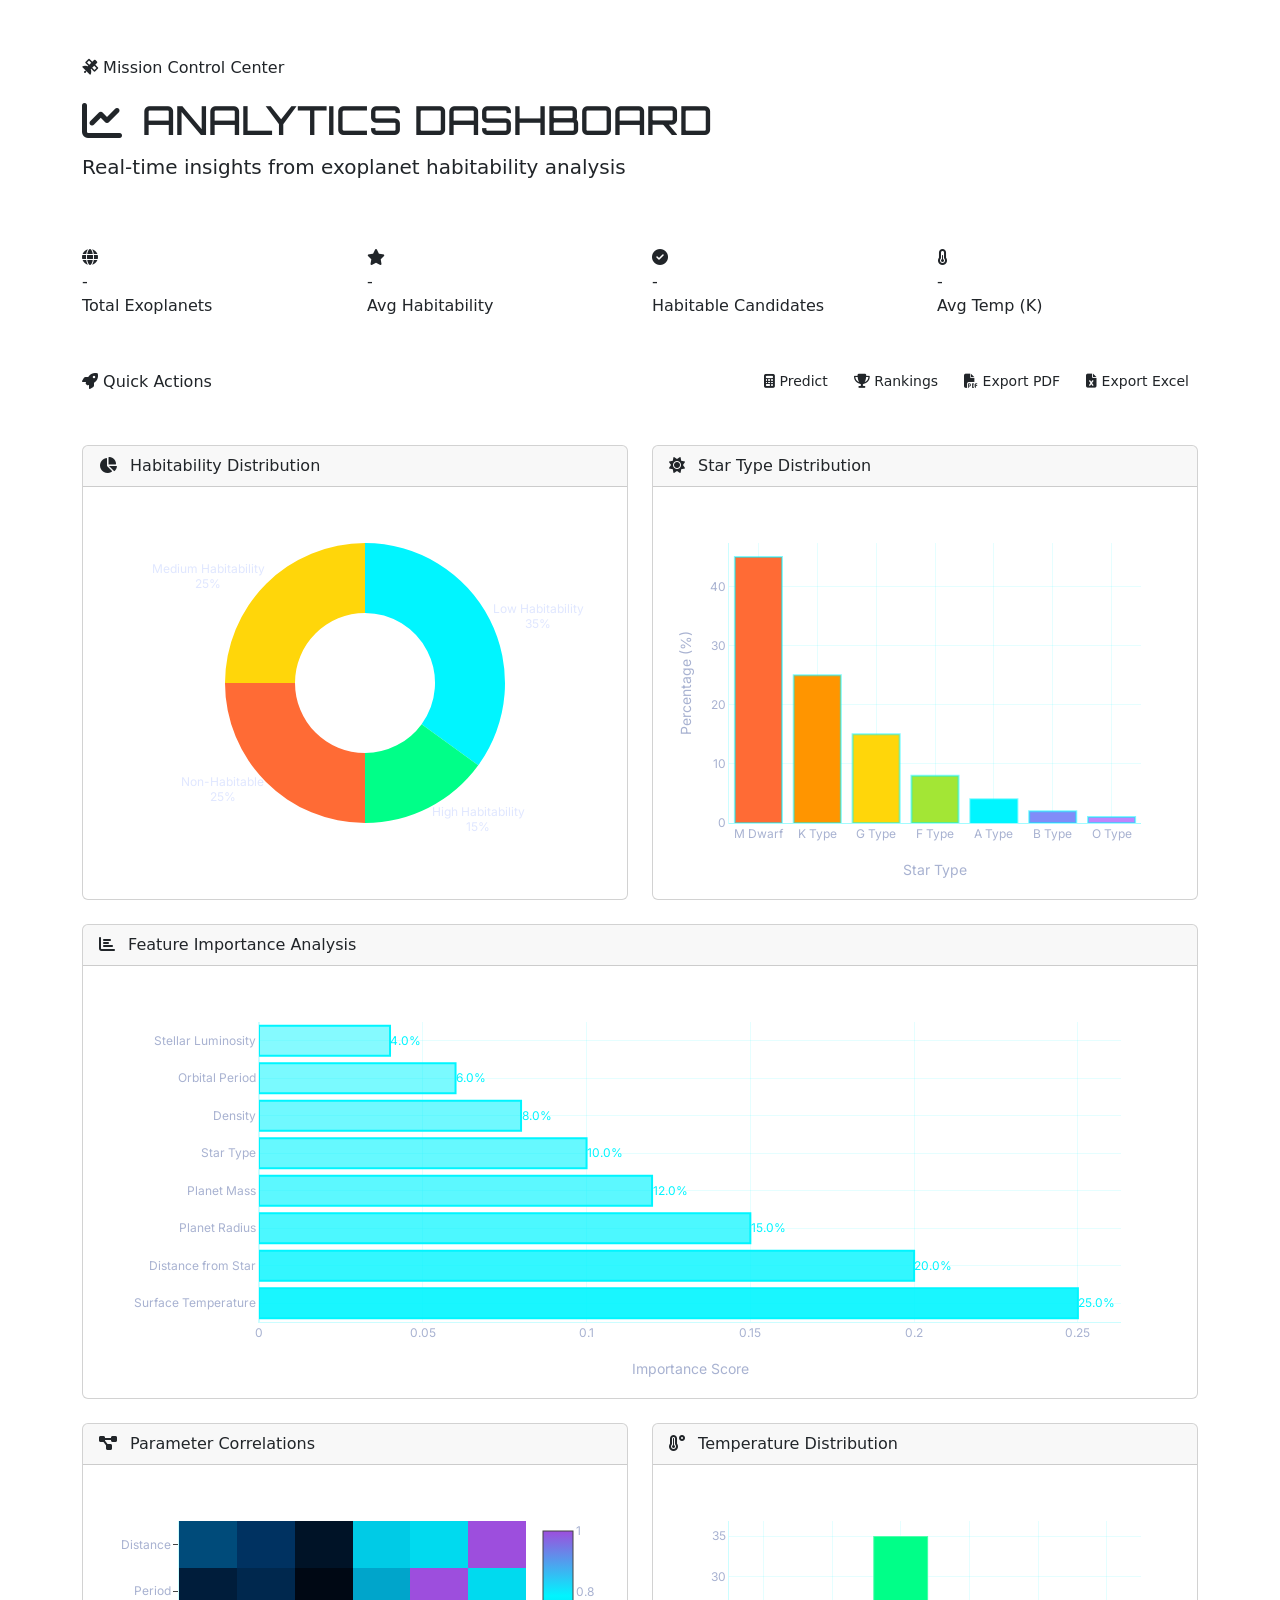
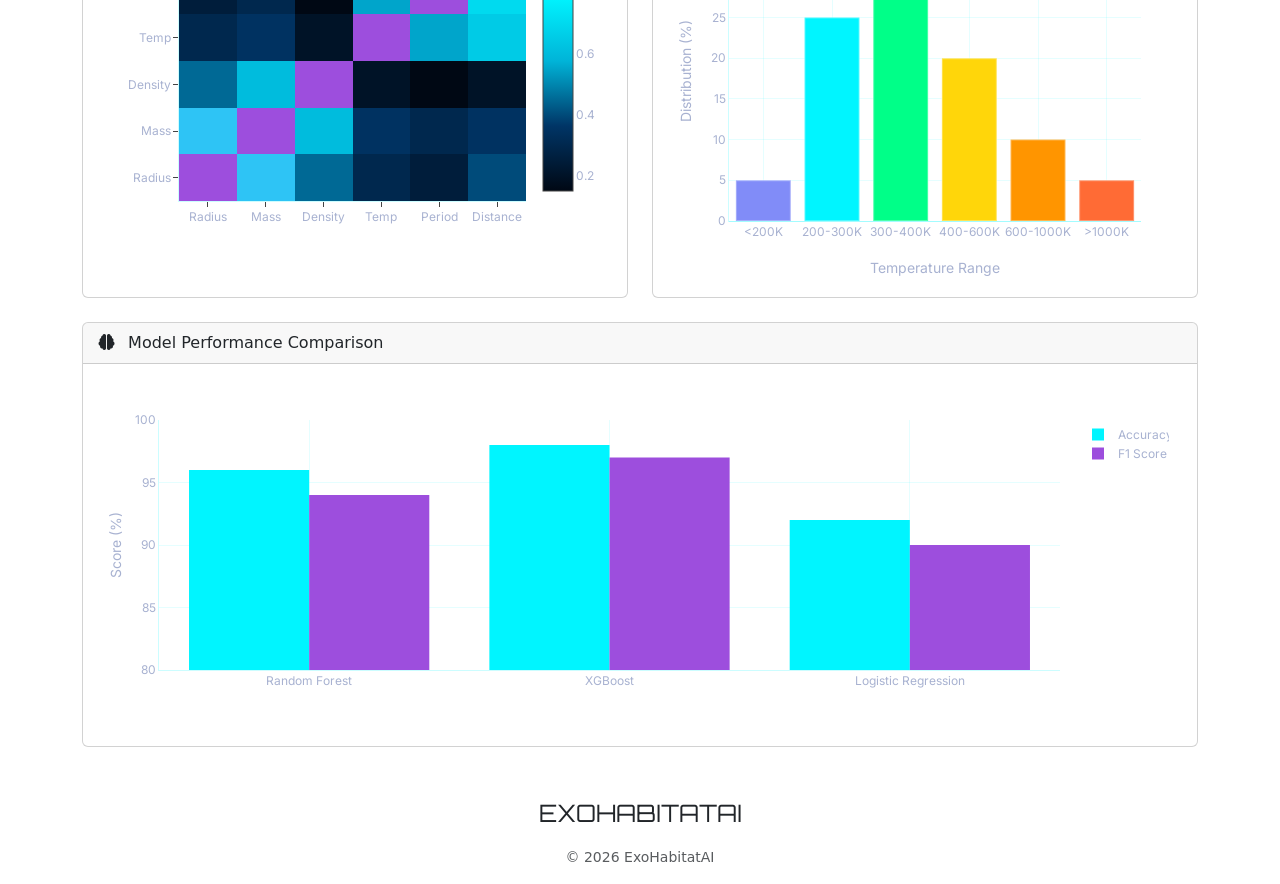
==== templates/dashboard.html @ 79b9e468 "ExoHabitatAI - Ready for deployment with Heroku/Render support" ====
<!DOCTYPE html>
<html lang="en" data-theme="dark">
<head>
    <meta charset="UTF-8">
    <meta name="viewport" content="width=device-width, initial-scale=1.0">
    <title>Dashboard - ExoHabitatAI</title>
    <!-- Google Fonts -->
    <link rel="preconnect" href="https://fonts.googleapis.com">
    <link rel="preconnect" href="https://fonts.gstatic.com" crossorigin>
    <link href="https://fonts.googleapis.com/css2?family=Inter:wght@400;500;600;700;800&family=Orbitron:wght@400;700;900&display=swap" rel="stylesheet">
    <!-- Bootstrap CSS -->
    <link href="https://cdn.jsdelivr.net/npm/bootstrap@5.3.0/dist/css/bootstrap.min.css" rel="stylesheet">
    <!-- Font Awesome -->
    <link rel="stylesheet" href="https://cdnjs.cloudflare.com/ajax/libs/font-awesome/6.4.0/css/all.min.css">
    <!-- Plotly -->
    <script src="https://cdn.plot.ly/plotly-latest.min.js"></script>
    <!-- Custom CSS -->
    <link rel="stylesheet" href="{{ url_for('static', filename='css/style.css') }}">
</head>
<body>
    <!-- Animated Space Background -->
    <div class="space-bg">
        <div class="stars-layer stars-1"></div>
        <div class="stars-layer stars-2"></div>
        <div class="stars-layer stars-3"></div>
        <div class="nebula nebula-1"></div>
        <div class="nebula nebula-2"></div>
        <div class="nebula nebula-3"></div>
        <div class="shooting-star"></div>
        <div class="shooting-star"></div>
        <div class="shooting-star"></div>
    </div>

    <!-- Navigation -->
    <nav class="navbar navbar-expand-lg navbar-dark">
        <div class="container">
            <a class="navbar-brand" href="/">
                <i class="fas fa-globe-americas"></i> 
                <span style="font-family: 'Orbitron', sans-serif;">ExoHabitatAI</span>
            </a>
            <button class="navbar-toggler" type="button" data-bs-toggle="collapse" data-bs-target="#navbarNav">
                <span class="navbar-toggler-icon"></span>
            </button>
            <div class="collapse navbar-collapse" id="navbarNav">
                <ul class="navbar-nav ms-auto me-3">
                    <li class="nav-item">
                        <a class="nav-link" href="/"><i class="fas fa-home"></i> Home</a>
                    </li>
                    <li class="nav-item">
                        <a class="nav-link active" href="/dashboard"><i class="fas fa-chart-line"></i> Dashboard</a>
                    </li>
                    <li class="nav-item">
                        <a class="nav-link" href="/results"><i class="fas fa-trophy"></i> Rankings</a>
                    </li>
                </ul>
            </div>
        </div>
    </nav>

    <!-- Header -->
    <section class="section-header">
        <div class="container position-relative" style="z-index: 1;">
            <div class="hero-badge mb-3">
                <i class="fas fa-satellite"></i>
                Mission Control Center
            </div>
            <h1 class="glow-text" style="font-family: 'Orbitron', sans-serif; font-size: 2.5rem;">
                <i class="fas fa-chart-line me-2"></i> ANALYTICS DASHBOARD
            </h1>
            <p class="lead" style="color: var(--current-text-secondary);">Real-time insights from exoplanet habitability analysis</p>
        </div>
        <div class="data-grid" style="opacity: 0.2;"></div>
    </section>

    <!-- Stats Cards -->
    <section class="py-5">
        <div class="container">
            <div class="row g-4 mb-5">
                <div class="col-lg-3 col-md-6">
                    <div class="stats-card">
                        <div class="icon">
                            <i class="fas fa-globe"></i>
                        </div>
                        <div class="value" id="totalPlanets">-</div>
                        <div class="label">Total Exoplanets</div>
                    </div>
                </div>
                <div class="col-lg-3 col-md-6">
                    <div class="stats-card">
                        <div class="icon" style="background: linear-gradient(135deg, var(--accent-purple) 0%, var(--accent-orange) 100%);">
                            <i class="fas fa-star"></i>
                        </div>
                        <div class="value" id="avgScore" style="background: linear-gradient(135deg, var(--accent-purple) 0%, var(--accent-gold) 100%); -webkit-background-clip: text;">-</div>
                        <div class="label">Avg Habitability</div>
                    </div>
                </div>
                <div class="col-lg-3 col-md-6">
                    <div class="stats-card">
                        <div class="icon" style="background: linear-gradient(135deg, var(--plasma-green) 0%, var(--accent-cyan) 100%);">
                            <i class="fas fa-check-circle"></i>
                        </div>
                        <div class="value" id="habitableCount" style="background: linear-gradient(135deg, var(--plasma-green) 0%, var(--accent-cyan) 100%); -webkit-background-clip: text;">-</div>
                        <div class="label">Habitable Candidates</div>
                    </div>
                </div>
                <div class="col-lg-3 col-md-6">
                    <div class="stats-card">
                        <div class="icon" style="background: linear-gradient(135deg, var(--accent-gold) 0%, var(--accent-orange) 100%);">
                            <i class="fas fa-thermometer-half"></i>
                        </div>
                        <div class="value" id="avgTemp" style="background: linear-gradient(135deg, var(--accent-gold) 0%, var(--accent-orange) 100%); -webkit-background-clip: text;">-</div>
                        <div class="label">Avg Temp (K)</div>
                    </div>
                </div>
            </div>

            <!-- Quick Actions Panel -->
            <div class="control-panel mb-5">
                <div class="d-flex justify-content-between align-items-center flex-wrap gap-3">
                    <div class="control-panel-title mb-0">
                        <i class="fas fa-rocket"></i> Quick Actions
                    </div>
                    <div class="d-flex gap-2 flex-wrap">
                        <a href="/" class="btn btn-space btn-sm">
                            <i class="fas fa-calculator"></i> Predict
                        </a>
                        <a href="/results" class="btn btn-glow btn-sm">
                            <i class="fas fa-trophy"></i> Rankings
                        </a>
                        <button class="btn btn-glow btn-sm" onclick="exportPDF()">
                            <i class="fas fa-file-pdf"></i> Export PDF
                        </button>
                        <button class="btn btn-glow btn-sm" onclick="exportExcel()">
                            <i class="fas fa-file-excel"></i> Export Excel
                        </button>
                    </div>
                </div>
            </div>

            <!-- Charts Row 1 -->
            <div class="row g-4 mb-4">
                <div class="col-lg-6">
                    <div class="card h-100 hologram">
                        <div class="card-header">
                            <i class="fas fa-chart-pie me-2"></i> Habitability Distribution
                        </div>
                        <div class="card-body">
                            <div id="habitabilityChart" style="height: 380px;"></div>
                        </div>
                    </div>
                </div>
                <div class="col-lg-6">
                    <div class="card h-100 hologram">
                        <div class="card-header">
                            <i class="fas fa-sun me-2"></i> Star Type Distribution
                        </div>
                        <div class="card-body">
                            <div id="starTypeChart" style="height: 380px;"></div>
                        </div>
                    </div>
                </div>
            </div>

            <!-- Charts Row 2 -->
            <div class="row g-4 mb-4">
                <div class="col-12">
                    <div class="card hologram">
                        <div class="card-header">
                            <i class="fas fa-chart-bar me-2"></i> Feature Importance Analysis
                        </div>
                        <div class="card-body">
                            <div id="featureChart" style="height: 400px;"></div>
                        </div>
                    </div>
                </div>
            </div>

            <!-- Charts Row 3 -->
            <div class="row g-4 mb-4">
                <div class="col-lg-6">
                    <div class="card h-100 hologram">
                        <div class="card-header">
                            <i class="fas fa-project-diagram me-2"></i> Parameter Correlations
                        </div>
                        <div class="card-body">
                            <div id="correlationChart" style="height: 400px;"></div>
                        </div>
                    </div>
                </div>
                <div class="col-lg-6">
                    <div class="card h-100 hologram">
                        <div class="card-header">
                            <i class="fas fa-temperature-high me-2"></i> Temperature Distribution
                        </div>
                        <div class="card-body">
                            <div id="tempChart" style="height: 400px;"></div>
                        </div>
                    </div>
                </div>
            </div>

            <!-- Model Performance -->
            <div class="row g-4">
                <div class="col-12">
                    <div class="card hologram">
                        <div class="card-header">
                            <i class="fas fa-brain me-2"></i> Model Performance Comparison
                        </div>
                        <div class="card-body">
                            <div id="modelChart" style="height: 350px;"></div>
                        </div>
                    </div>
                </div>
            </div>
        </div>
    </section>

    <!-- Footer -->
    <footer>
        <div class="container text-center">
            <div class="mb-3">
                <span style="font-family: 'Orbitron', sans-serif; font-size: 1.5rem;">
                    <span class="glow-text">EXOHABITAT</span><span style="color: var(--accent-cyan);">AI</span>
                </span>
            </div>
            <p class="text-muted small">&copy; 2026 ExoHabitatAI</p>
        </div>
    </footer>

    <!-- Bootstrap JS -->
    <script src="https://cdn.jsdelivr.net/npm/bootstrap@5.3.0/dist/js/bootstrap.bundle.min.js"></script>
    
    <script>
        // Initialize dark theme
        document.documentElement.setAttribute('data-theme', 'dark');
        
        function getChartLayout(title = '') {
            return {
                title: title ? { text: title, font: { color: '#e0e7ff', family: 'Orbitron' } } : undefined,
                paper_bgcolor: 'transparent',
                plot_bgcolor: 'transparent',
                font: { color: '#a8b2d1', family: 'Inter' },
                xaxis: { 
                    gridcolor: 'rgba(0,245,255,0.1)',
                    linecolor: 'rgba(0,245,255,0.2)',
                    zerolinecolor: 'rgba(0,245,255,0.2)'
                },
                yaxis: { 
                    gridcolor: 'rgba(0,245,255,0.1)',
                    linecolor: 'rgba(0,245,255,0.2)',
                    zerolinecolor: 'rgba(0,245,255,0.2)'
                },
                margin: { t: 40, b: 60, l: 60, r: 40 }
            };
        }
        
        // Initialize
        document.addEventListener('DOMContentLoaded', async function() {
            document.documentElement.setAttribute('data-theme', 'dark');
            
            await loadStats();
            await loadAllCharts();
        });
        
        async function loadStats() {
            try {
                const response = await fetch('/api/rankings?top=1000');
                const data = await response.json();
                
                if (data.status === 'success' && data.rankings) {
                    const rankings = data.rankings;
                    document.getElementById('totalPlanets').textContent = (data.total || rankings.length).toLocaleString();
                    
                    const scores = rankings.map(p => p.predicted_score || 0).filter(s => s > 0);
                    if (scores.length > 0) {
                        const avg = scores.reduce((a, b) => a + b, 0) / scores.length;
                        document.getElementById('avgScore').textContent = avg.toFixed(3);
                    }
                    
                    const habitable = rankings.filter(p => (p.predicted_score || 0) >= 0.5).length;
                    document.getElementById('habitableCount').textContent = habitable.toLocaleString();
                    
                    const temps = rankings.map(p => p.surface_temp).filter(t => t && !isNaN(t));
                    if (temps.length > 0) {
                        const avgTemp = temps.reduce((a, b) => a + b, 0) / temps.length;
                        document.getElementById('avgTemp').textContent = Math.round(avgTemp).toLocaleString();
                    }
                }
            } catch (error) {
                console.error('Error loading stats:', error);
            }
        }
        
        async function loadAllCharts() {
            const theme = document.documentElement.getAttribute('data-theme');
            const isDark = theme === 'dark';
            
            // Habitability Pie Chart
            const habitData = [{
                values: [15, 25, 35, 25],
                labels: ['High Habitability', 'Medium Habitability', 'Low Habitability', 'Non-Habitable'],
                type: 'pie',
                marker: {
                    colors: ['#00ff88', '#ffd60a', '#00f5ff', '#ff6b35']
                },
                hole: 0.5,
                textinfo: 'label+percent',
                textposition: 'outside',
                textfont: { color: isDark ? '#e0e7ff' : '#0a2744' }
            }];
            
            Plotly.newPlot('habitabilityChart', habitData, {
                ...getChartLayout(),
                showlegend: false
            });
            
            // Star Type Bar Chart
            const starData = [{
                x: ['M Dwarf', 'K Type', 'G Type', 'F Type', 'A Type', 'B Type', 'O Type'],
                y: [45, 25, 15, 8, 4, 2, 1],
                type: 'bar',
                marker: {
                    color: ['#ff6b35', '#ff9500', '#ffd60a', '#a3e635', '#00f5ff', '#818cf8', '#c084fc'],
                    line: { color: 'rgba(0,245,255,0.5)', width: 2 }
                }
            }];
            
            Plotly.newPlot('starTypeChart', starData, {
                ...getChartLayout(),
                xaxis: { ...getChartLayout().xaxis, title: 'Star Type' },
                yaxis: { ...getChartLayout().yaxis, title: 'Percentage (%)' }
            });
            
            // Feature Importance
            const features = ['Surface Temperature', 'Distance from Star', 'Planet Radius', 'Planet Mass', 'Star Type', 'Density', 'Orbital Period', 'Stellar Luminosity'];
            const importance = [0.25, 0.20, 0.15, 0.12, 0.10, 0.08, 0.06, 0.04];
            
            const featureData = [{
                x: importance,
                y: features,
                type: 'bar',
                orientation: 'h',
                marker: {
                    color: importance.map((v, i) => `rgba(0,245,255,${0.4 + v * 2})`),
                    line: { color: '#00f5ff', width: 2 }
                },
                text: importance.map(v => (v * 100).toFixed(1) + '%'),
                textposition: 'outside',
                textfont: { color: isDark ? '#00f5ff' : '#003566' }
            }];
            
            Plotly.newPlot('featureChart', featureData, {
                ...getChartLayout(),
                xaxis: { ...getChartLayout().xaxis, title: 'Importance Score' },
                margin: { l: 160, r: 60, t: 40, b: 60 }
            });
            
            // Correlation Heatmap
            const corrFeatures = ['Radius', 'Mass', 'Density', 'Temp', 'Period', 'Distance'];
            const corrMatrix = [
                [1.0, 0.85, 0.45, 0.30, 0.25, 0.40],
                [0.85, 1.0, 0.60, 0.35, 0.30, 0.35],
                [0.45, 0.60, 1.0, 0.20, 0.15, 0.20],
                [0.30, 0.35, 0.20, 1.0, 0.55, 0.65],
                [0.25, 0.30, 0.15, 0.55, 1.0, 0.70],
                [0.40, 0.35, 0.20, 0.65, 0.70, 1.0]
            ];
            
            const corrData = [{
                z: corrMatrix,
                x: corrFeatures,
                y: corrFeatures,
                type: 'heatmap',
                colorscale: [[0, '#000814'], [0.25, '#003566'], [0.5, '#00b4d8'], [0.75, '#00f5ff'], [1, '#9d4edd']],
                showscale: true,
                colorbar: { tickfont: { color: isDark ? '#a8b2d1' : '#4a5568' } }
            }];
            
            Plotly.newPlot('correlationChart', corrData, {
                ...getChartLayout(),
                margin: { l: 80, r: 60, t: 40, b: 80 }
            });
            
            // Temperature Distribution
            const tempRanges = ['<200K', '200-300K', '300-400K', '400-600K', '600-1000K', '>1000K'];
            const tempCounts = [5, 25, 35, 20, 10, 5];
            
            const tempData = [{
                x: tempRanges,
                y: tempCounts,
                type: 'bar',
                marker: {
                    color: ['#818cf8', '#00f5ff', '#00ff88', '#ffd60a', '#ff9500', '#ff6b35'],
                    line: { color: 'rgba(255,255,255,0.3)', width: 2 }
                }
            }];
            
            Plotly.newPlot('tempChart', tempData, {
                ...getChartLayout(),
                xaxis: { ...getChartLayout().xaxis, title: 'Temperature Range' },
                yaxis: { ...getChartLayout().yaxis, title: 'Distribution (%)' }
            });
            
            // Model Performance
            const models = ['Random Forest', 'XGBoost', 'Logistic Regression'];
            const accuracy = [0.96, 0.98, 0.92];
            const f1Score = [0.94, 0.97, 0.90];
            
            const modelData = [
                {
                    x: models,
                    y: accuracy.map(v => v * 100),
                    name: 'Accuracy',
                    type: 'bar',
                    marker: { color: '#00f5ff' }
                },
                {
                    x: models,
                    y: f1Score.map(v => v * 100),
                    name: 'F1 Score',
                    type: 'bar',
                    marker: { color: '#9d4edd' }
                }
            ];
            
            Plotly.newPlot('modelChart', modelData, {
                ...getChartLayout(),
                barmode: 'group',
                yaxis: { ...getChartLayout().yaxis, title: 'Score (%)', range: [80, 100] },
                legend: { 
                    font: { color: isDark ? '#a8b2d1' : '#4a5568' },
                    bgcolor: 'transparent'
                }
            });
        }
        
        function updateAllCharts() {
            loadAllCharts();
        }
        
        function exportPDF() {
            window.location.href = '/api/export/pdf?top=50';
        }
        
        function exportExcel() {
            window.location.href = '/api/export/excel?top=100';
        }
    </script>
</body>
</html>
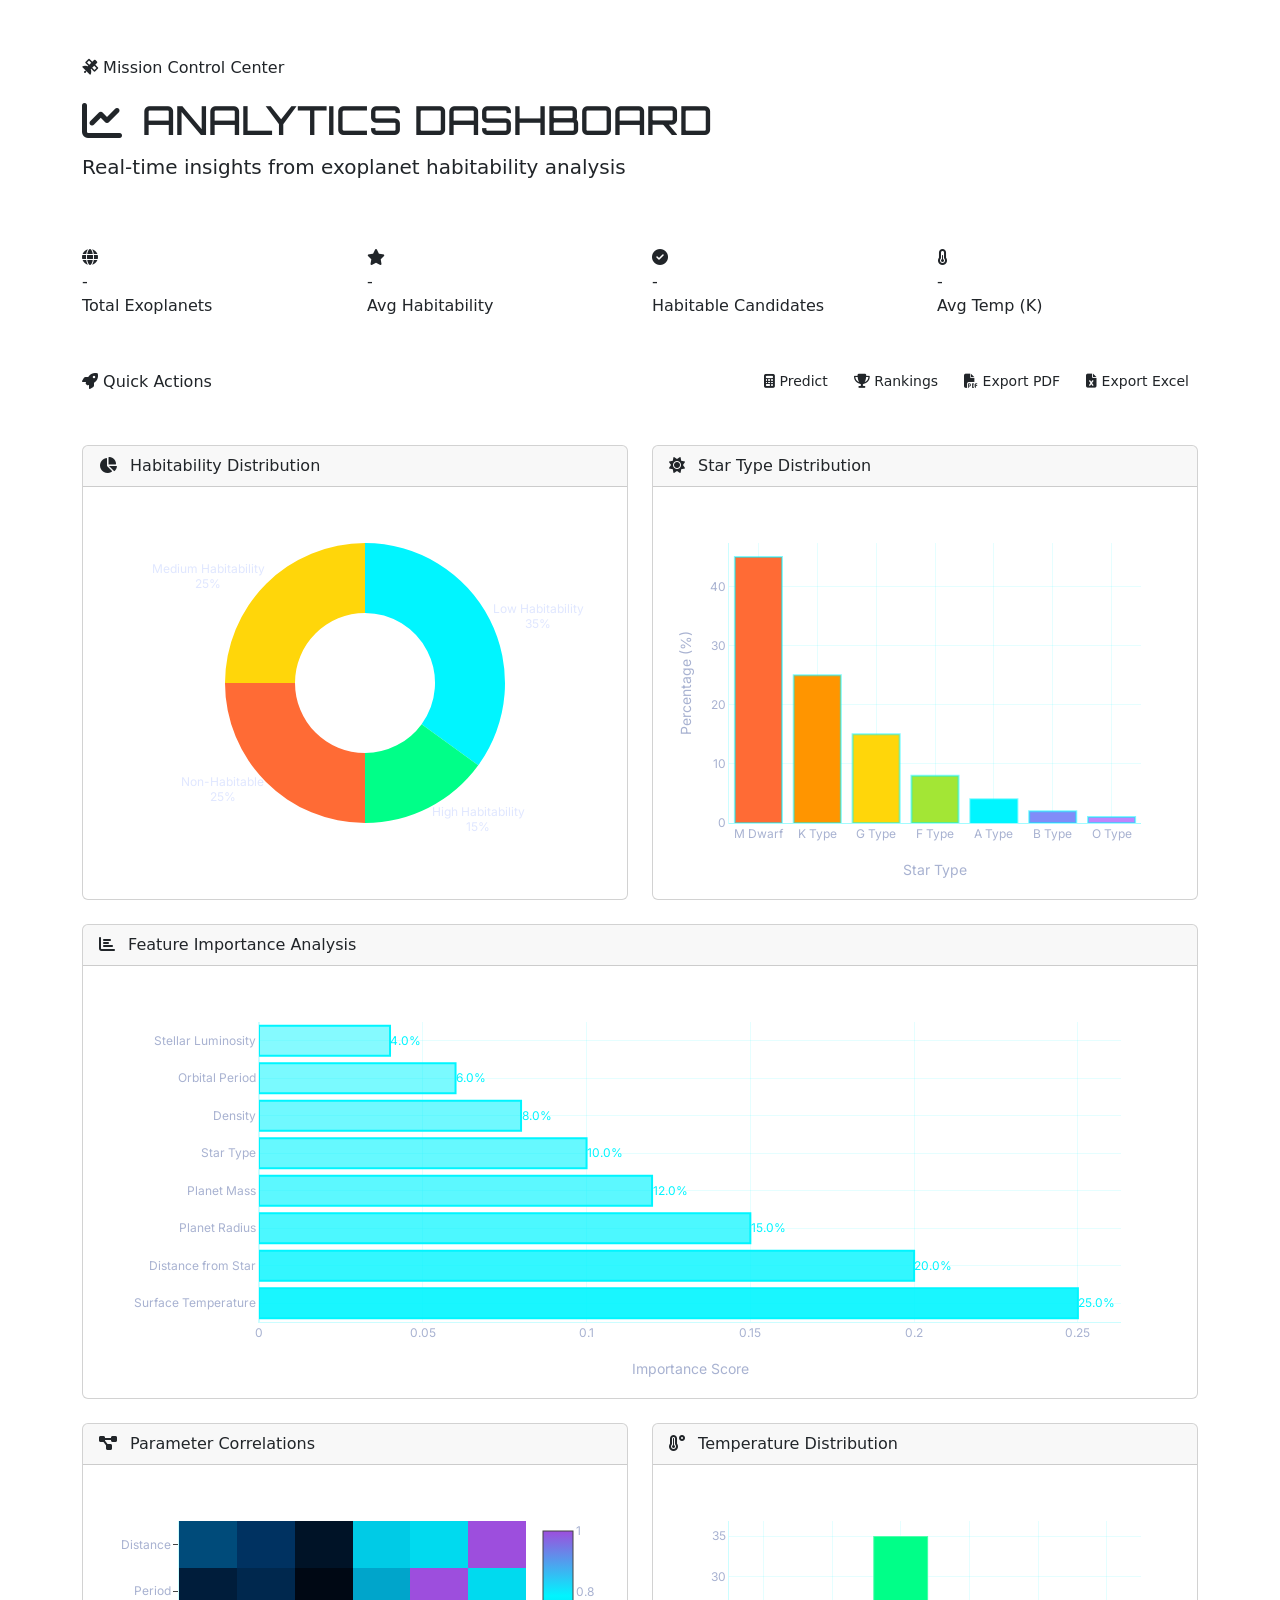
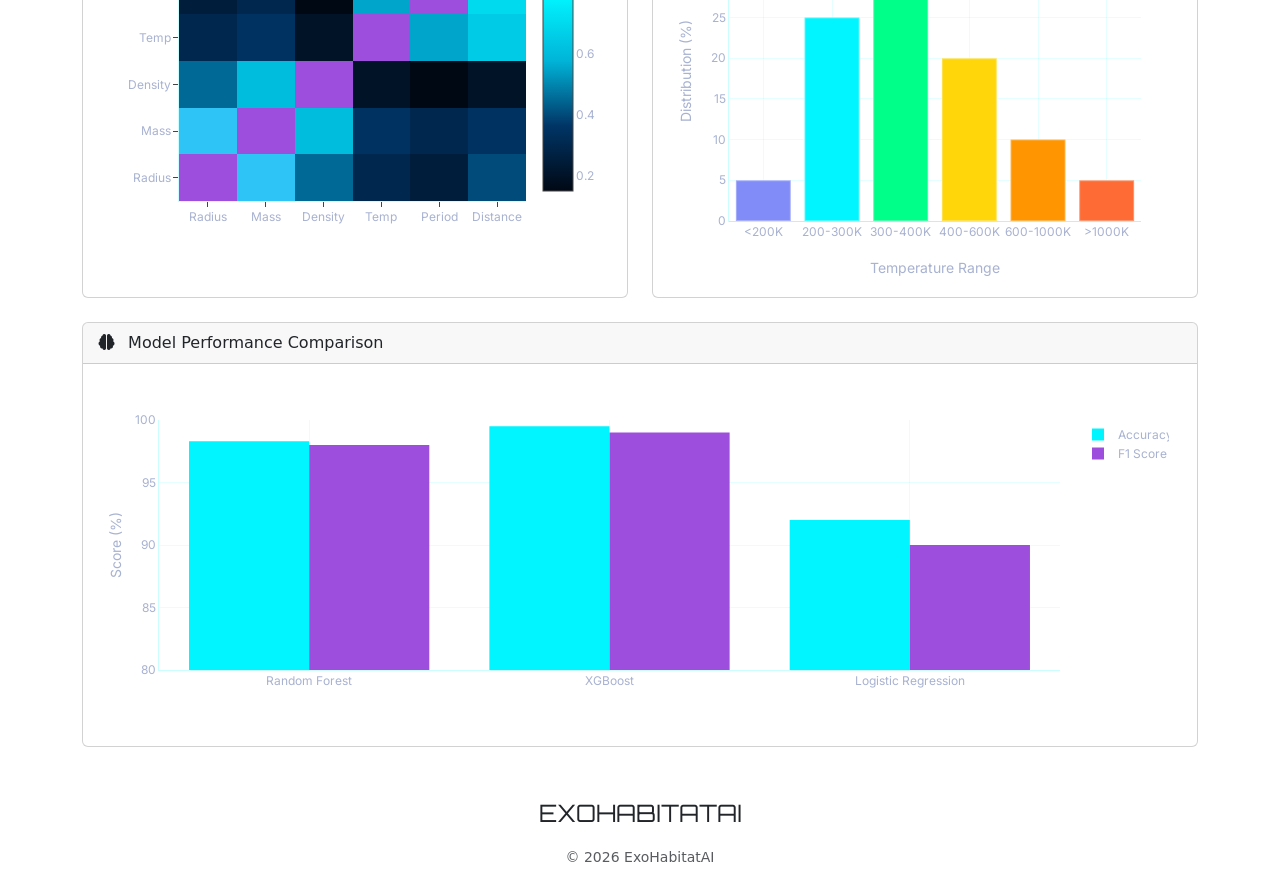
==== commit 00bbb968: "Retrain models with merged exoplanet dataset (220K+ planets, 99% accuracy)" ====
--- a/templates/dashboard.html
+++ b/templates/dashboard.html
@@ -403,8 +403,8 @@
             
             // Model Performance
             const models = ['Random Forest', 'XGBoost', 'Logistic Regression'];
-            const accuracy = [0.96, 0.98, 0.92];
-            const f1Score = [0.94, 0.97, 0.90];
+            const accuracy = [0.983, 0.995, 0.92];
+            const f1Score = [0.98, 0.99, 0.90];
             
             const modelData = [
                 {
